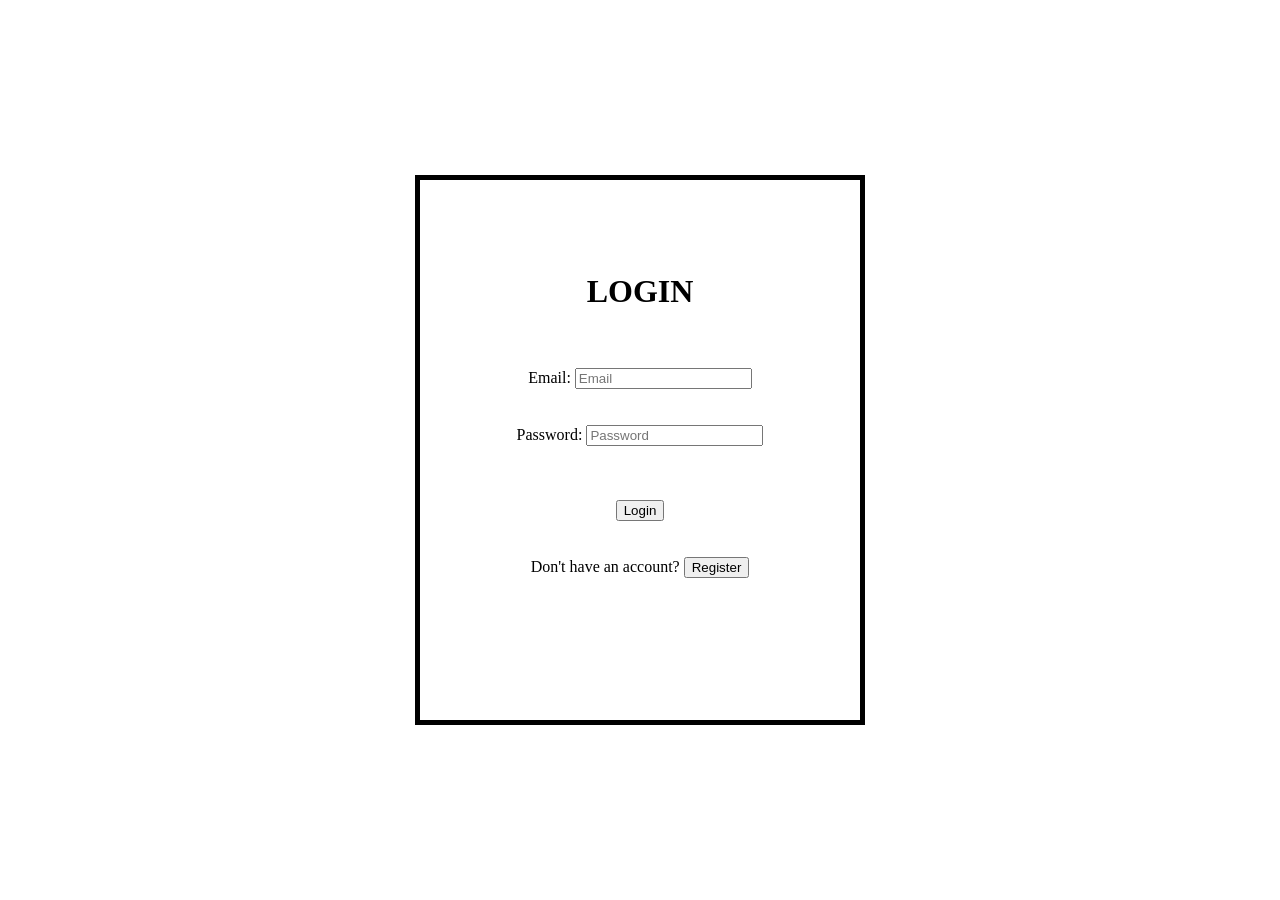
==== src/main/resources/static/login.html @ 6a39a8fe "Version 1 Truly Completed!" ====
<!DOCTYPE html>
<html lang="en">
<head>
    <meta charset="UTF-8">
    <title>login</title>
    <link rel="stylesheet" href="style.css">
</head>
<body>
<div id="login-box" >
    <p id="responseMessage"></p>
    <div id="left"></div>
    <div id="loginWindow">
        <br>
        <br>
        <h1>LOGIN</h1>
        <br>
        <br>

        <label for="email">Email: </label>
        <input type="email" id="email" placeholder="Email">
        <br>
        <br>
        <br>

        <label for="password">Password: </label>
        <input type="password" id="password" placeholder="Password">
        <br>
        <br>
        <br>
        <br>

        <button id="loginBtn">Login</button><br><br><br>
        <span>Don't have an account? </span>
        <button id="registerBtn">Register</button>


    </div>
    <div id="right"></div>
</div>

    <script>
        const loginBtn = document.getElementById("loginBtn");
        loginBtn.addEventListener("click", function (){
            const email = document.getElementById("email");
            const password = document.getElementById("password");
            const loginRequest = {
                email: email.value,
                password: password.value
            };
            const loginRequestJson = JSON.stringify(loginRequest);
            fetch('/auth/login', {
                method: 'POST',
                headers: {
                    "Content-Type": "application/json"
                },
                body: loginRequestJson
            }).then(response => {
                if (!response.ok) {
                    throw new Error("Incorrect Credentials!");
                }
                return response.json();
            }).then(data => {
                const response = document.getElementById("responseMessage");
                response.textContent = "Login Successful!";
               localStorage.setItem("userId", data.userId);
               localStorage.setItem("userName", data.userName);
               window.location.href = "index.html";
            }).catch(error => {
                document.getElementById("responseMessage").textContent =
                    error.message;
            });
        });


        const registerBtn = document.getElementById("registerBtn");
        registerBtn.addEventListener("click", function (){
            window.location.href = "register.html";
        })

        const loginWindow = document.getElementById("loginWindow");
        loginWindow.addEventListener("keydown", function (event){
            if(event.key === "Enter"){
                loginBtn.click();
            }
        });
    </script>

</body>
</html>
---- src/main/resources/static/style.css ----
#messages{
    height: 600px;
    width: 800px;
    overflow-y: scroll;
    border: 1px solid;
    text-align: center;
    overflow-wrap: break-word;
}


#layout{
    display: flex;
    justify-content: center;
}

#inputDiv{
    text-align: center;
    margin-top: 20px;
}

#message{
    width: 700px;
}

.message{
    margin-bottom: 10px;
}

#register-box {
    border: 5px solid black;
    padding: 20px;
    width: 400px;
    height: 500px;
    text-align: center;
}

#login-box {
    border: 5px solid black;
    padding: 20px;
    width: 400px;
    height: 500px;
    text-align: center;
}

body {
    margin: 0;
    display: flex;
    justify-content: center;
    align-items: center;
    height: 100vh;
}

#responseMessage {
    color: red;
    font-weight: bold;
}

#logoutBtn{
    position: absolute;
    top: 20px;
    right: 20px;

}
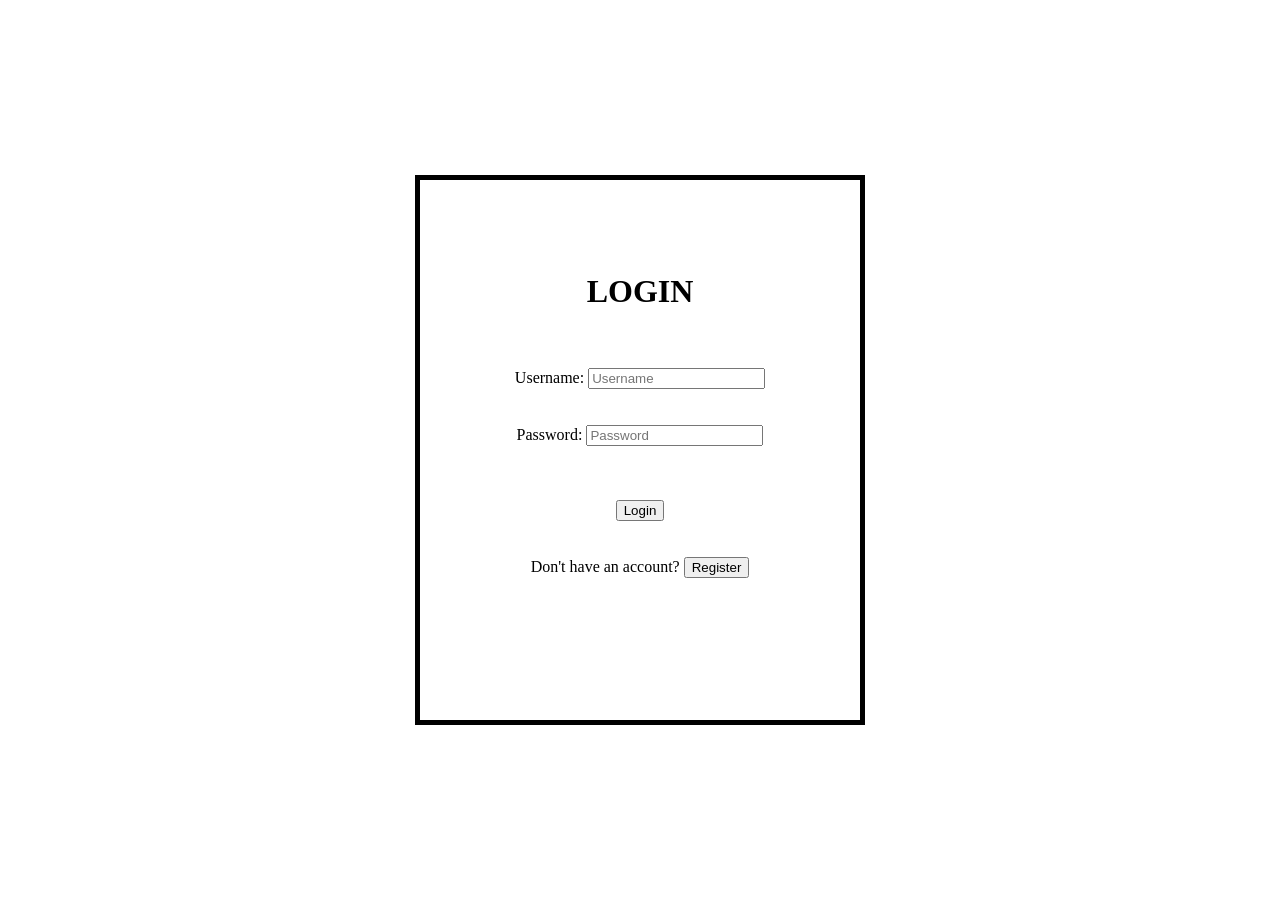
==== commit d3f305f4: "Implement Spring Security authentication with JWT login" ====
--- a/src/main/resources/static/login.html
+++ b/src/main/resources/static/login.html
@@ -16,8 +16,8 @@
         <br>
         <br>
 
-        <label for="email">Email: </label>
-        <input type="email" id="email" placeholder="Email">
+        <label for="userName">Username: </label>
+        <input type="text" id="userName" placeholder="Username">
         <br>
         <br>
         <br>
@@ -41,10 +41,11 @@
     <script>
         const loginBtn = document.getElementById("loginBtn");
         loginBtn.addEventListener("click", function (){
-            const email = document.getElementById("email");
+            const userName = document.getElementById("userName");
             const password = document.getElementById("password");
+
             const loginRequest = {
-                email: email.value,
+                userName: userName.value,
                 password: password.value
             };
             const loginRequestJson = JSON.stringify(loginRequest);
@@ -64,6 +65,7 @@
                 response.textContent = "Login Successful!";
                localStorage.setItem("userId", data.userId);
                localStorage.setItem("userName", data.userName);
+               localStorage.setItem("token", data.token);
                window.location.href = "index.html";
             }).catch(error => {
                 document.getElementById("responseMessage").textContent =
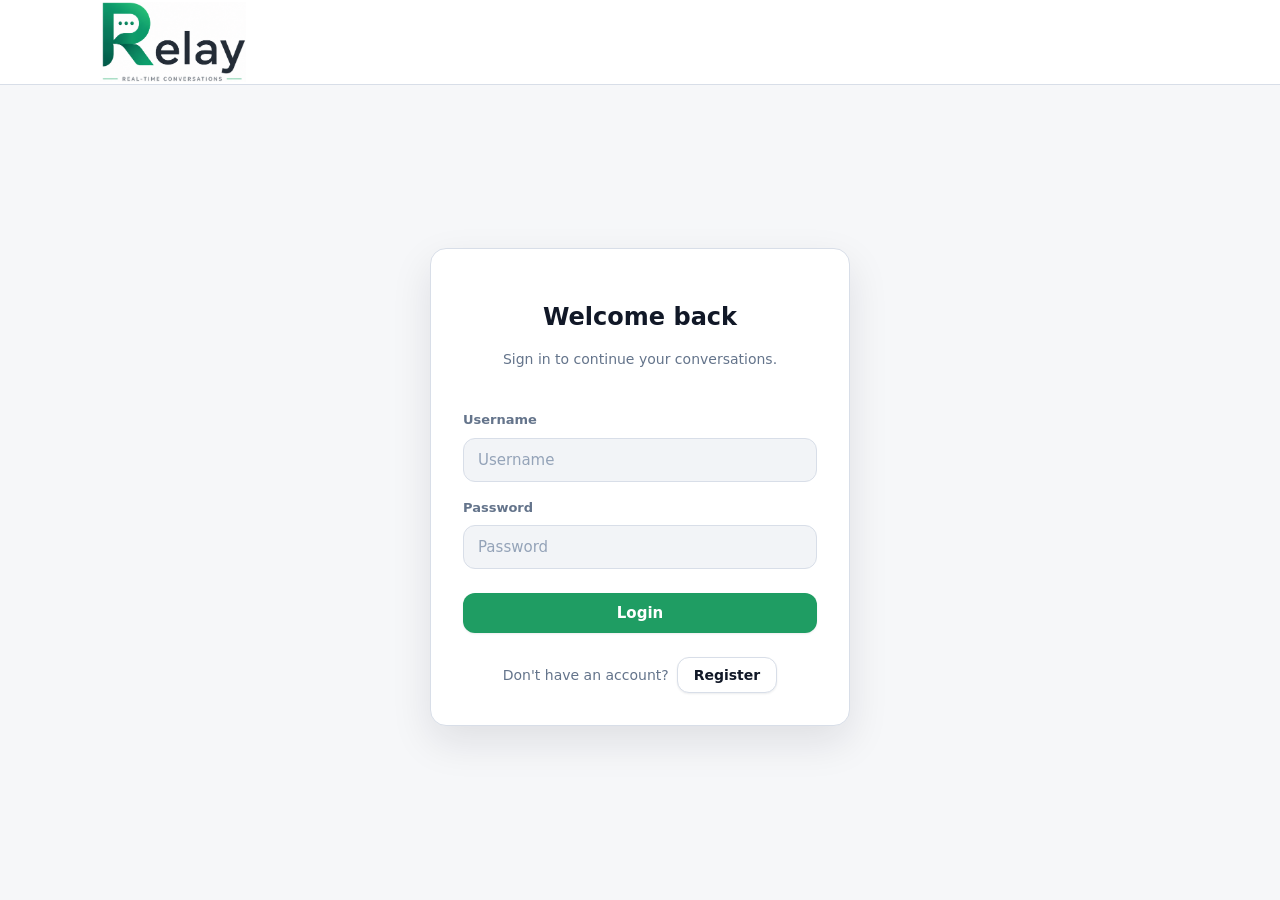
==== commit 93b00aa1: "chore: polish UI and prepare application for deployment" ====
--- a/src/main/resources/static/login.html
+++ b/src/main/resources/static/login.html
@@ -2,40 +2,53 @@
 <html lang="en">
 <head>
     <meta charset="UTF-8">
-    <title>login</title>
+    <title>Relay | Login</title>
+    <link rel="icon" type="image/x-icon" href="favicon.ico">
     <link rel="stylesheet" href="style.css">
 </head>
 <body>
-<div id="login-box" >
-    <p id="responseMessage"></p>
-    <div id="left"></div>
-    <div id="loginWindow">
-        <br>
-        <br>
-        <h1>LOGIN</h1>
-        <br>
-        <br>
 
-        <label for="userName">Username: </label>
-        <input type="text" id="userName" placeholder="Username">
-        <br>
-        <br>
-        <br>
+<header class="app-header">
+    <img src="relay-main.png"
+         alt="Relay"
+         class="app-logo">
+</header>
 
-        <label for="password">Password: </label>
-        <input type="password" id="password" placeholder="Password">
-        <br>
-        <br>
-        <br>
-        <br>
+<div class="login-page">
 
-        <button id="loginBtn">Login</button><br><br><br>
-        <span>Don't have an account? </span>
-        <button id="registerBtn">Register</button>
+    <div id="login-box">
 
+        <p id="responseMessage"></p>
+
+        <div id="loginWindow">
+
+            <h1>Welcome back</h1>
+
+            <p class="auth-subtitle">
+                Sign in to continue your conversations.
+            </p>
+
+            <div class="auth-field">
+                <label for="userName">Username</label>
+                <input type="text" id="userName" placeholder="Username">
+            </div>
+
+            <div class="auth-field">
+                <label for="password">Password</label>
+                <input type="password" id="password" placeholder="Password">
+            </div>
+
+            <button id="loginBtn">Login</button>
+
+            <div class="auth-switch">
+                <span>Don't have an account?</span>
+                <button id="registerBtn">Register</button>
+            </div>
+
+        </div>
 
     </div>
-    <div id="right"></div>
+
 </div>
 
     <script>
@@ -62,14 +75,16 @@
                 return response.json();
             }).then(data => {
                 const response = document.getElementById("responseMessage");
+                response.className = "success";
                 response.textContent = "Login Successful!";
                localStorage.setItem("userId", data.userId);
                localStorage.setItem("userName", data.userName);
                localStorage.setItem("token", data.token);
                window.location.href = "index.html";
             }).catch(error => {
-                document.getElementById("responseMessage").textContent =
-                    error.message;
+                const response = document.getElementById("responseMessage");
+                response.className = "error";
+                response.textContent = error.message;
             });
         });
 
@@ -88,4 +103,4 @@
     </script>
 
 </body>
-</html>+</html>
--- a/src/main/resources/static/style.css
+++ b/src/main/resources/static/style.css
@@ -1,63 +1,752 @@
+:root{
+    --color-bg: #f6f7f9;
+    --color-surface: #ffffff;
+    --color-surface-muted: #f2f4f7;
+    --color-border: #d8dee8;
+    --color-border-strong: #c8d0dc;
+    --color-text: #111827;
+    --color-muted: #64748b;
+    --color-accent: #1f9d63;
+    --radius-sm: 8px;
+    --radius-md: 12px;
+    --radius-lg: 16px;
+    --shadow-sm: 0 1px 2px rgba(15, 23, 42, 0.08);
+    --shadow-md: 0 16px 40px rgba(15, 23, 42, 0.10);
+    --transition-fast: 160ms ease;
+}
+
+*{
+    box-sizing: border-box;
+}
+
+.app-header {
+    height:85px;
+    padding-left: 100px;
+
+    display:flex;
+    align-items:center;
+    justify-content:space-between;
+
+    border-bottom:1px solid var(--color-border);
+    background:var(--color-surface);
+}
+
+.app-logo{
+    height:80px;
+    width:auto;
+    display:block;
+}
+
+body{
+    margin: 0;
+    background: var(--color-bg);
+    color: var(--color-text);
+    font-family: Inter, ui-sans-serif, system-ui, -apple-system, BlinkMacSystemFont, "Segoe UI", sans-serif;
+    font-size: 15px;
+    line-height: 1.5;
+}
+
 #messages{
-    height: 600px;
-    width: 800px;
+    height:calc(100vh - 72px - 120px);
+    width: 100%;
     overflow-y: scroll;
-    border: 1px solid;
+    border: 1px solid var(--color-border);
+    border-radius: var(--radius-lg);
+    background: var(--color-surface);
+    box-shadow: var(--shadow-sm);
+    text-align: left;
+    overflow-wrap: break-word;
+    padding: 24px;
+    scroll-behavior:smooth;
+    scrollbar-color:#c8d0dc transparent;
+    scrollbar-width:thin;
+}
+
+#messages::-webkit-scrollbar,
+#users::-webkit-scrollbar{
+    width:10px;
+}
+
+#messages::-webkit-scrollbar-track,
+#users::-webkit-scrollbar-track{
+    background:transparent;
+}
+
+#messages::-webkit-scrollbar-thumb,
+#users::-webkit-scrollbar-thumb{
+    border:3px solid transparent;
+    border-radius:999px;
+    background:#c8d0dc;
+    background-clip:content-box;
+}
+
+#messages::-webkit-scrollbar-thumb:hover,
+#users::-webkit-scrollbar-thumb:hover{
+    background:#a8b1bf;
+    background-clip:content-box;
+}
+
+
+#layout{
+    display:flex;
+    gap:24px;
+    width:min(1184px, calc(100vw - 48px));
+
+    height:calc(100vh - 72px - 52px);
+
+    margin:20px auto 0;
+
+    align-items:stretch;
+}
+
+#inputDiv{
+    display:flex;
+    align-items:center;
+    gap:8px;
+    width:100%;
+    margin-top:16px;
+    padding:12px;
+    border:1px solid var(--color-border);
+    border-radius:var(--radius-lg);
+    background:var(--color-surface);
+    box-shadow:var(--shadow-sm);
+}
+
+#message{
+    width:100%;
+    min-width:0;
+    height:44px;
+    border:1px solid var(--color-border);
+    border-radius:var(--radius-md);
+    background:var(--color-surface-muted);
+    color:var(--color-text);
+    font:inherit;
+    padding:0 14px;
+    outline:none;
+    transition:
+        background-color var(--transition-fast),
+        border-color var(--transition-fast),
+        box-shadow var(--transition-fast);
+}
+
+#message::placeholder{
+    color:#94a3b8;
+}
+
+#message:hover{
+    border-color:var(--color-border-strong);
+}
+
+#message:focus{
+    background:var(--color-surface);
+    border-color:rgba(31, 157, 99, 0.55);
+    box-shadow:0 0 0 3px rgba(31, 157, 99, 0.16);
+}
+
+.message{
+    border:1px solid var(--color-border);
+    border-radius:var(--radius-md);
+    padding:10px 12px 8px;
+    margin-bottom:8px;
+    max-width:min(68%, 560px);
+    color:var(--color-text);
+    box-shadow:var(--shadow-sm);
+    transition:
+        border-color var(--transition-fast),
+        box-shadow var(--transition-fast),
+        transform var(--transition-fast);
+}
+
+.message:hover{
+    border-color:var(--color-border-strong);
+    box-shadow:0 4px 12px rgba(15, 23, 42, 0.08);
+}
+
+.my-message{
+    margin-left: auto;
+    background:#edf8f2;
+    border-color:rgba(31, 157, 99, 0.22);
+}
+
+.other-message{
+    margin-right: auto;
+    background:var(--color-surface-muted);
+}
+
+.message-content{
+    display:block;
+    font-size:14px;
+    line-height:1.45;
+    white-space:pre-wrap;
+}
+
+#register-box {
+    border:1px solid var(--color-border);
+    border-radius:var(--radius-lg);
+    background:var(--color-surface);
+    box-shadow:var(--shadow-md);
+    padding:32px;
+    width:min(420px, calc(100vw - 32px));
+    min-height:0;
     text-align: center;
-    overflow-wrap: break-word;
-}
-
-
-#layout{
-    display: flex;
-    justify-content: center;
-}
-
-#inputDiv{
+}
+
+#login-box {
+    border:1px solid var(--color-border);
+    border-radius:var(--radius-lg);
+    background:var(--color-surface);
+    box-shadow:var(--shadow-md);
+    padding:32px;
+    width:min(420px, calc(100vw - 32px));
+    min-height:0;
     text-align: center;
-    margin-top: 20px;
-}
-
-#message{
-    width: 700px;
-}
-
-.message{
-    margin-bottom: 10px;
-}
-
-#register-box {
-    border: 5px solid black;
-    padding: 20px;
-    width: 400px;
-    height: 500px;
-    text-align: center;
-}
-
-#login-box {
-    border: 5px solid black;
-    padding: 20px;
-    width: 400px;
-    height: 500px;
-    text-align: center;
-}
-
-body {
+}
+
+.register-page,
+.login-page{
     margin: 0;
     display: flex;
     justify-content: center;
     align-items: center;
     height: 100vh;
+    padding:24px;
+}
+
+#loginWindow,
+#registrationWindow{
+    display:flex;
+    flex-direction:column;
+    gap:16px;
+}
+
+.login-page,
+.register-page{
+    display:flex;
+    justify-content:center;
+    align-items:center;
+
+    height:calc(100vh - 96px);   /* use your header height */
+    padding:24px;
+}
+
+.auth-subtitle{
+    margin:-6px 0 24px;
+    text-align:center;
+    color:var(--color-muted);
+    font-size:14px;
+}
+
+#loginWindow h1,
+#registrationWindow h1{
+    margin:0 0 8px;
+    color:var(--color-text);
+    font-size:24px;
+    font-weight:750;
+    line-height:1.2;
+}
+
+.auth-field{
+    display:flex;
+    flex-direction:column;
+    gap:8px;
+    text-align:left;
+}
+
+.auth-field label{
+    color:var(--color-muted);
+    font-size:13px;
+    font-weight:650;
+}
+
+.auth-field input{
+    width:100%;
+    height:44px;
+    border:1px solid var(--color-border);
+    border-radius:var(--radius-md);
+    background:var(--color-surface-muted);
+    color:var(--color-text);
+    font:inherit;
+    padding:0 14px;
+    outline:none;
+    transition:
+        background-color var(--transition-fast),
+        border-color var(--transition-fast),
+        box-shadow var(--transition-fast);
+}
+
+.auth-field input::placeholder{
+    color:#94a3b8;
+}
+
+.auth-field input:hover{
+    border-color:var(--color-border-strong);
+}
+
+.auth-field input:focus{
+    background:var(--color-surface);
+    border-color:rgba(31, 157, 99, 0.55);
+    box-shadow:0 0 0 3px rgba(31, 157, 99, 0.16);
+}
+
+.auth-switch{
+    display:flex;
+    align-items:center;
+    justify-content:center;
+    flex-wrap:wrap;
+    gap:8px;
+    margin-top:8px;
+    color:var(--color-muted);
+    font-size:14px;
 }
 
 #responseMessage {
-    color: red;
-    font-weight: bold;
+    min-height:22px;
+    margin:0 0 16px;
+    font-size:14px;
+    font-weight:650;
+}
+
+#responseMessage:empty{
+    margin-bottom:0;
+}
+
+#responseMessage.success{
+    color:#11613d;
+}
+
+#responseMessage.error{
+    color:#b42318;
 }
 
 #logoutBtn{
-    position: absolute;
-    top: 20px;
-    right: 20px;
-
-}+    position: fixed;
+    top: 16px;
+    right: 16px;
+    cursor: pointer;
+    border:1px solid var(--color-border);
+    border-radius: var(--radius-sm);
+    background: var(--color-surface);
+    color: var(--color-text);
+    box-shadow: var(--shadow-sm);
+    padding:8px 16px;
+    font: inherit;
+    transition:
+        background-color var(--transition-fast),
+        border-color var(--transition-fast),
+        box-shadow var(--transition-fast),
+        transform var(--transition-fast);
+}
+
+#logoutBtn:hover{
+    background: var(--color-surface-muted);
+    border-color: var(--color-border-strong);
+    box-shadow: var(--shadow-md);
+    transform: translateY(-1px);
+}
+
+#logoutBtn:focus-visible{
+    outline:3px solid rgba(31, 157, 99, 0.24);
+    outline-offset:2px;
+}
+
+#chat{
+    flex:1;
+    min-width:0;
+    justify-content:center;
+}
+
+#users{
+    width:280px;
+    flex:0 0 280px;
+    min-width:0;
+    border:1px solid var(--color-border);
+    border-radius: var(--radius-lg);
+    background: var(--color-surface);
+    box-shadow: var(--shadow-sm);
+    padding:16px;
+    overflow-y:auto;
+    scrollbar-color:#c8d0dc transparent;
+    scrollbar-width:thin;
+}
+
+#users h3{
+    margin:0 0 16px;
+    padding:0 4px;
+    color:var(--color-muted);
+    font-size:12px;
+    font-weight:700;
+    letter-spacing:0;
+    line-height:1.2;
+    text-transform:uppercase;
+}
+
+.user{
+    position:relative;
+    padding:12px;
+    border:1px solid transparent;
+    border-radius:var(--radius-md);
+    margin-bottom:8px;
+    color:var(--color-text);
+    cursor:pointer;
+    transition:
+        background-color var(--transition-fast),
+        border-color var(--transition-fast),
+        box-shadow var(--transition-fast),
+        transform var(--transition-fast);
+}
+
+.user:hover{
+    background:var(--color-surface-muted);
+    border-color:var(--color-border);
+}
+
+.user:focus-visible{
+    outline:3px solid rgba(31, 157, 99, 0.22);
+    outline-offset:2px;
+}
+
+.user.active-conversation{
+    background:#edf8f2;
+    border-color:rgba(31, 157, 99, 0.28);
+    box-shadow:inset 3px 0 0 var(--color-accent);
+    color:#0f5132;
+}
+
+.conversation-header{
+    display:flex;
+    align-items:center;
+    gap:8px;
+    min-width:0;
+}
+
+.conversation-name{
+    font-weight:650;
+    font-size:14px;
+    line-height:1.3;
+    min-width:0;
+    flex:1;
+    overflow:hidden;
+    text-overflow:ellipsis;
+    white-space:nowrap;
+}
+
+.conversation-time{
+    font-size:12px;
+    color:var(--color-muted);
+    line-height:1.2;
+    white-space:nowrap;
+}
+
+.conversation-preview{
+    display:flex;
+    align-items:center;
+    gap:8px;
+    min-width:0;
+    margin-top:6px;
+    font-size:13px;
+    color:var(--color-muted);
+    line-height:1.35;
+    overflow:hidden;
+    text-overflow:ellipsis;
+    white-space:nowrap;
+}
+
+.conversation-preview.typing-preview{
+    font-style: italic;
+    color: var(--color-accent);
+}
+
+.status-dot{
+    width:9px;
+    height:9px;
+    border-radius:50%;
+    flex:0 0 auto;
+    box-shadow:0 0 0 2px var(--color-surface);
+}
+
+.status-dot.online{
+    background:var(--color-accent);
+}
+
+.status-dot.offline{
+    background:#a8b1bf;
+}
+
+.unread-count{
+    margin-left:auto;
+    min-width:20px;
+    height:20px;
+    border-radius:999px;
+    background:var(--color-accent);
+    color:white;
+    display:inline-flex;
+    align-items:center;
+    justify-content:center;
+    font-size:12px;
+    font-weight:700;
+    line-height:1;
+    padding:0 6px;
+    box-shadow:var(--shadow-sm);
+}
+
+#loginBtn{
+    cursor: pointer;
+    min-height:40px;
+    border:1px solid var(--color-border);
+    border-radius:var(--radius-md);
+    background:var(--color-surface);
+    color:var(--color-text);
+    font:inherit;
+    font-weight:650;
+    padding:0 16px;
+    box-shadow:var(--shadow-sm);
+    transition:
+        background-color var(--transition-fast),
+        border-color var(--transition-fast),
+        box-shadow var(--transition-fast),
+        color var(--transition-fast),
+        transform var(--transition-fast);
+}
+#registerBtn{
+    cursor: pointer;
+    min-height:40px;
+    border:1px solid var(--color-border);
+    border-radius:var(--radius-md);
+    background:var(--color-surface);
+    color:var(--color-text);
+    font:inherit;
+    font-weight:650;
+    padding:0 16px;
+    box-shadow:var(--shadow-sm);
+    transition:
+        background-color var(--transition-fast),
+        border-color var(--transition-fast),
+        box-shadow var(--transition-fast),
+        color var(--transition-fast),
+        transform var(--transition-fast);
+}
+#send{
+    cursor: pointer;
+    height:44px;
+    flex:0 0 auto;
+    border:1px solid rgba(31, 157, 99, 0.28);
+    border-radius:var(--radius-md);
+    background:var(--color-accent);
+    color:#ffffff;
+    font:inherit;
+    font-weight:650;
+    padding:0 18px;
+    box-shadow:var(--shadow-sm);
+    transition:
+        background-color var(--transition-fast),
+        border-color var(--transition-fast),
+        box-shadow var(--transition-fast),
+        transform var(--transition-fast);
+}
+
+#loginWindow > #loginBtn,
+#registrationWindow > #registerBtn{
+    width:100%;
+    margin-top:8px;
+    border-color:rgba(31, 157, 99, 0.28);
+    background:var(--color-accent);
+    color:#ffffff;
+}
+
+.auth-switch #loginBtn,
+.auth-switch #registerBtn{
+    min-height:36px;
+    background:var(--color-surface);
+    border-color:var(--color-border);
+    color:var(--color-text);
+}
+
+#loginBtn:hover,
+#registerBtn:hover{
+    box-shadow:0 6px 16px rgba(15, 23, 42, 0.12);
+    transform:translateY(-1px);
+}
+
+#loginBtn:hover{
+    background:var(--color-surface-muted);
+    border-color:var(--color-border-strong);
+}
+
+#registerBtn:hover{
+    background:var(--color-surface-muted);
+    border-color:var(--color-border-strong);
+}
+
+#loginWindow > #loginBtn:hover,
+#registrationWindow > #registerBtn:hover{
+    background:#178553;
+    border-color:#178553;
+}
+
+#loginBtn:focus-visible,
+#registerBtn:focus-visible{
+    outline:3px solid rgba(31, 157, 99, 0.24);
+    outline-offset:2px;
+}
+
+#loginBtn:active,
+#registerBtn:active{
+    transform:translateY(0);
+    box-shadow:var(--shadow-sm);
+}
+
+#send:hover{
+    background:#178553;
+    border-color:#178553;
+    box-shadow:0 6px 16px rgba(31, 157, 99, 0.24);
+    transform:translateY(-1px);
+}
+
+#send:focus-visible{
+    outline:3px solid rgba(31, 157, 99, 0.24);
+    outline-offset:2px;
+}
+
+#send:active{
+    transform:translateY(0);
+    box-shadow:var(--shadow-sm);
+}
+
+.timeStamp{
+    text-align: right;
+    margin-top:6px;
+    color:var(--color-muted);
+    font-size:11px;
+    line-height:1.2;
+}
+
+.message-actions{
+    display:flex;
+    justify-content:flex-end;
+    gap:8px;
+    margin-top: 8px;
+    text-align: right;
+    opacity:0;
+    transition:opacity var(--transition-fast);
+}
+
+.message:hover .message-actions,
+.message:focus-within .message-actions{
+    opacity:1;
+}
+
+.edit-message-btn,
+.delete-message-btn{
+    cursor: pointer;
+    border:1px solid transparent;
+    border-radius:var(--radius-sm);
+    background:transparent;
+    color:var(--color-muted);
+    font:inherit;
+    font-size:12px;
+    line-height:1;
+    padding:4px 8px;
+    transition:
+        background-color var(--transition-fast),
+        border-color var(--transition-fast),
+        color var(--transition-fast);
+}
+
+.edit-message-btn:hover{
+    background:rgba(31, 157, 99, 0.10);
+    border-color:rgba(31, 157, 99, 0.18);
+    color:#11613d;
+}
+
+.delete-message-btn:hover{
+    background:rgba(220, 38, 38, 0.08);
+    border-color:rgba(220, 38, 38, 0.18);
+    color:#b42318;
+}
+
+.edit-message-btn:focus-visible,
+.delete-message-btn:focus-visible{
+    outline:3px solid rgba(31, 157, 99, 0.20);
+    outline-offset:2px;
+}
+
+.status-tick.read{
+    color: #2563eb;
+    font-weight:700;
+}
+
+.deleted-message {
+    font-style: italic;
+    color: var(--color-muted);
+}
+
+.chat-empty-state,
+.chat-loading-state,
+.chat-error-state{
+    width:min(440px, 100%);
+    margin:96px auto;
+    border:1px solid var(--color-border);
+    border-radius:var(--radius-lg);
+    background:var(--color-surface-muted);
+    color:var(--color-muted);
+    padding:24px;
+    text-align:center;
+    font-size:14px;
+    line-height:1.5;
+}
+
+.chat-loading-state{
+    display:flex;
+    align-items:center;
+    justify-content:center;
+    gap:8px;
+    margin:0 auto 16px;
+    padding:12px 16px;
+    border-radius:var(--radius-md);
+}
+
+.chat-loading-state::before{
+    content:"";
+    width:8px;
+    height:8px;
+    background:var(--color-accent);
+    border-radius:50%;
+}
+
+.chat-error-state{
+    color:#b42318;
+    background:#fff7f6;
+    border-color:rgba(180, 35, 24, 0.18);
+}
+
+@media (max-width: 760px){
+    #layout{
+        flex-direction:column;
+        width:calc(100vw - 32px);
+        min-height:auto;
+        margin:72px auto 24px;
+        gap:16px;
+    }
+
+    #users{
+        width:100%;
+        flex:auto;
+    }
+
+    #messages{
+        height:min(560px, calc(100vh - 280px));
+        padding:16px;
+    }
+
+    .message{
+        max-width:86%;
+    }
+
+    #inputDiv{
+        padding:8px;
+    }
+
+    #send{
+        padding:0 14px;
+    }
+}
